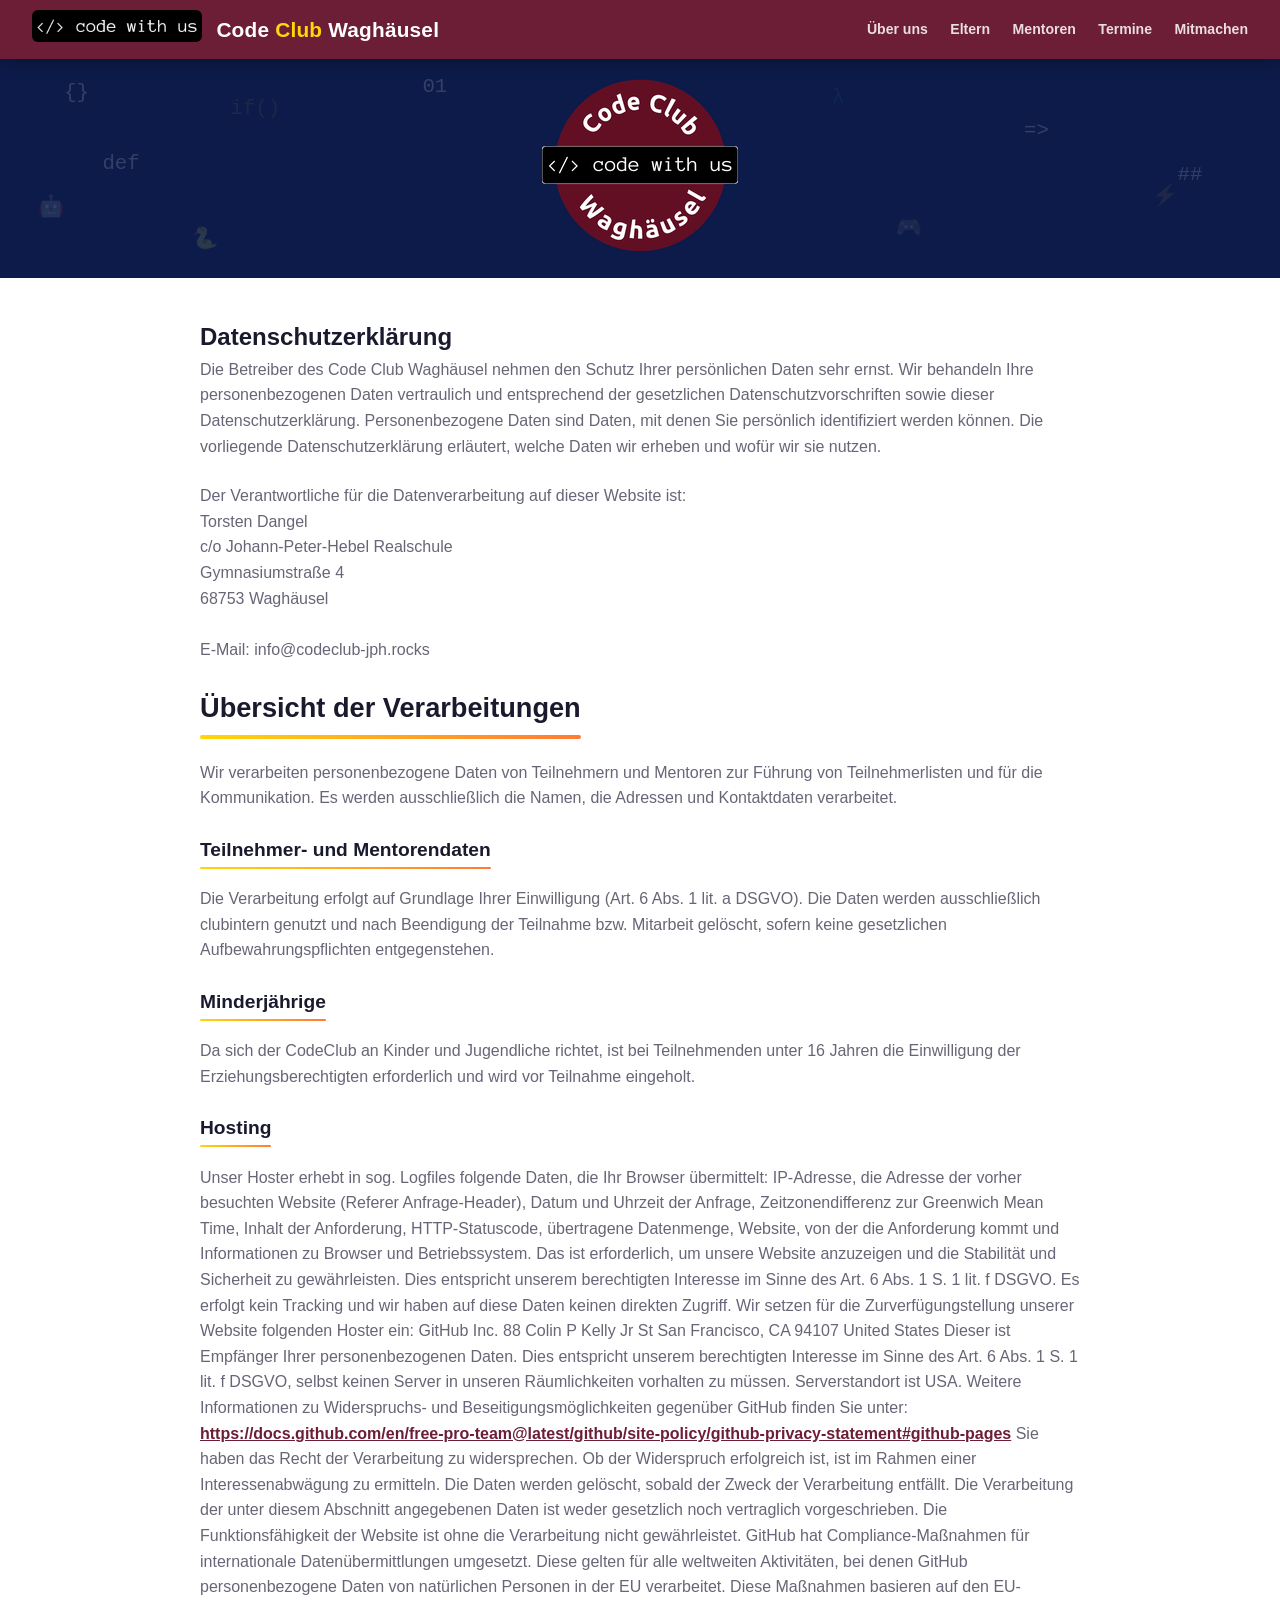
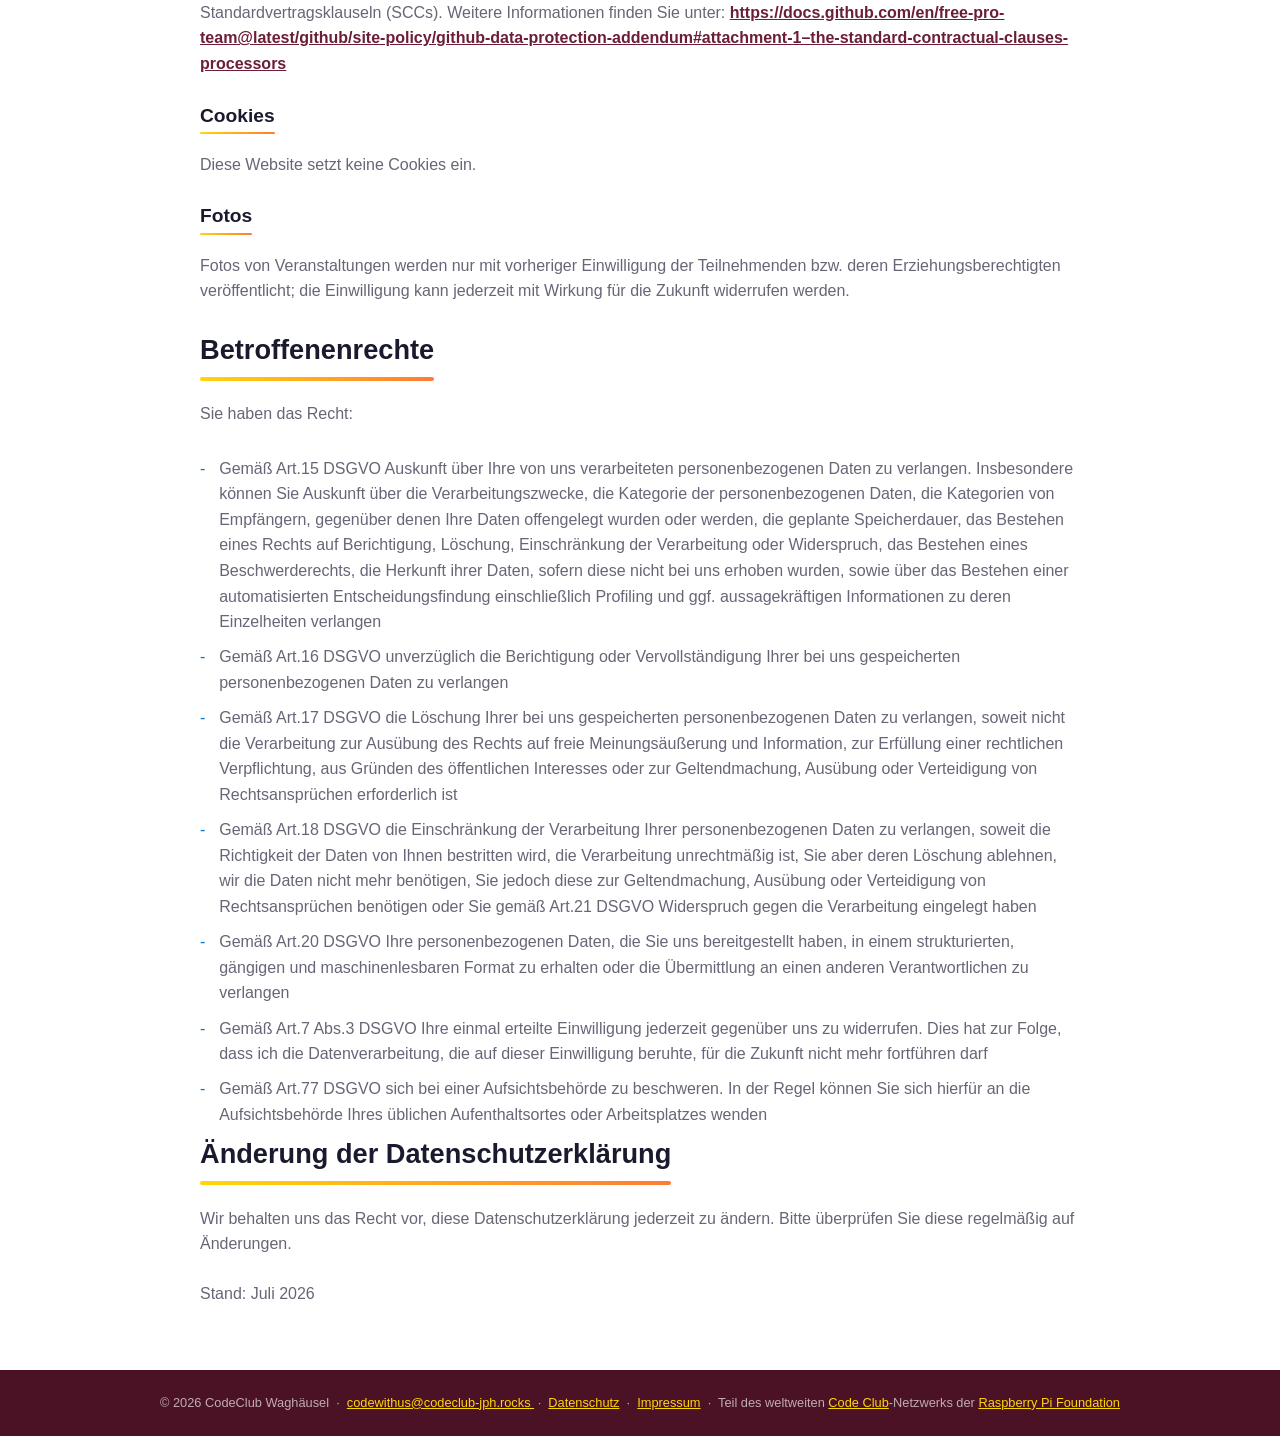
==== datenschutz.html @ 87895b66 "Datenschutzerklärung / Impressum /Korrektur CSS Style" ====
<!doctype html>
<html lang="de">
    <head>
        <meta charset="UTF-8" />
        <meta name="viewport" content="width=device-width, initial-scale=1.0" />
        <title>Datenschutzerklärung</title>
        <link rel="stylesheet" href="style.css" />
    </head>
    <script src="scripts/components.js"></script>

    <body>
        <!-- NAV -->
        <site-nav></site-nav>

        <!--PAGE_TITLE-->
        <page-title></page-title>

        <!--DATENSCHUTZ-->
        <section class="sec bg_white" id="datenschutz">
            <div class="sec-in">
                <h1 class="stitle">Datenschutzerklärung</h1>
                <p class="default-paragraph">
                    Die Betreiber des Code Club Waghäusel nehmen den Schutz Ihrer persönlichen Daten sehr ernst. Wir
                    behandeln Ihre personenbezogenen Daten vertraulich und entsprechend der gesetzlichen
                    Datenschutzvorschriften sowie dieser Datenschutzerklärung. Personenbezogene Daten sind Daten, mit
                    denen Sie persönlich identifiziert werden können. Die vorliegende Datenschutzerklärung erläutert,
                    welche Daten wir erheben und wofür wir sie nutzen.
                </p>
                <p class="default-paragraph">
                    Der Verantwortliche für die Datenverarbeitung auf dieser Website ist:<br />
                    Torsten Dangel<br />
                    c/o Johann-Peter-Hebel Realschule<br />
                    Gymnasiumstraße 4<br />
                    68753 Waghäusel<br /><br />
                    E-Mail: info@codeclub-jph.rocks
                </p>
                <h2 class="stitle">Übersicht der Verarbeitungen</h2>
                <p class="default-paragraph">
                    Wir verarbeiten personenbezogene Daten von Teilnehmern und Mentoren zur Führung von Teilnehmerlisten
                    und für die Kommunikation. Es werden ausschließlich die Namen, die Adressen und Kontaktdaten
                    verarbeitet.
                </p>

                <h3 class="stitle">Teilnehmer- und Mentorendaten</h3>
                <p class="default-paragraph">
                    Die Verarbeitung erfolgt auf Grundlage Ihrer Einwilligung (Art. 6 Abs. 1 lit. a DSGVO). Die Daten
                    werden ausschließlich clubintern genutzt und nach Beendigung der Teilnahme bzw. Mitarbeit gelöscht,
                    sofern keine gesetzlichen Aufbewahrungspflichten entgegenstehen.
                </p>

                <h3 class="stitle">Minderjährige</h3>
                <p class="default-paragraph">
                    Da sich der CodeClub an Kinder und Jugendliche richtet, ist bei Teilnehmenden unter 16 Jahren die
                    Einwilligung der Erziehungsberechtigten erforderlich und wird vor Teilnahme eingeholt.
                </p>

                <h3 class="stitle">Hosting</h3>
                <p class="default-paragraph">
                    Unser Hoster erhebt in sog. Logfiles folgende Daten, die Ihr Browser übermittelt: IP-Adresse, die
                    Adresse der vorher besuchten Website (Referer Anfrage-Header), Datum und Uhrzeit der Anfrage,
                    Zeitzonendifferenz zur Greenwich Mean Time, Inhalt der Anforderung, HTTP-Statuscode, übertragene
                    Datenmenge, Website, von der die Anforderung kommt und Informationen zu Browser und Betriebssystem.
                    Das ist erforderlich, um unsere Website anzuzeigen und die Stabilität und Sicherheit zu
                    gewährleisten. Dies entspricht unserem berechtigten Interesse im Sinne des Art. 6 Abs. 1 S. 1 lit. f
                    DSGVO. Es erfolgt kein Tracking und wir haben auf diese Daten keinen direkten Zugriff. Wir setzen
                    für die Zurverfügungstellung unserer Website folgenden Hoster ein: GitHub Inc. 88 Colin P Kelly Jr
                    St San Francisco, CA 94107 United States Dieser ist Empfänger Ihrer personenbezogenen Daten. Dies
                    entspricht unserem berechtigten Interesse im Sinne des Art. 6 Abs. 1 S. 1 lit. f DSGVO, selbst
                    keinen Server in unseren Räumlichkeiten vorhalten zu müssen. Serverstandort ist USA. Weitere
                    Informationen zu Widerspruchs- und Beseitigungsmöglichkeiten gegenüber GitHub finden Sie unter:
                    <a
                        href=" https://docs.github.com/en/free-pro-team@latest/github/site-policy/github-privacy-statement#github-pages"
                        >https://docs.github.com/en/free-pro-team@latest/github/site-policy/github-privacy-statement#github-pages</a
                    >

                    Sie haben das Recht der Verarbeitung zu widersprechen. Ob der Widerspruch erfolgreich ist, ist im
                    Rahmen einer Interessenabwägung zu ermitteln. Die Daten werden gelöscht, sobald der Zweck der
                    Verarbeitung entfällt. Die Verarbeitung der unter diesem Abschnitt angegebenen Daten ist weder
                    gesetzlich noch vertraglich vorgeschrieben. Die Funktionsfähigkeit der Website ist ohne die
                    Verarbeitung nicht gewährleistet. GitHub hat Compliance-Maßnahmen für internationale
                    Datenübermittlungen umgesetzt. Diese gelten für alle weltweiten Aktivitäten, bei denen GitHub
                    personenbezogene Daten von natürlichen Personen in der EU verarbeitet. Diese Maßnahmen basieren auf
                    den EU-Standardvertragsklauseln (SCCs). Weitere Informationen finden Sie unter:
                    <a
                        href="https://docs.github.com/en/free-pro-team@latest/github/site-policy/github-data-protection-addendum#attachment-1–the-standard-contractual-clauses-processors"
                        >https://docs.github.com/en/free-pro-team@latest/github/site-policy/github-data-protection-addendum#attachment-1–the-standard-contractual-clauses-processors</a
                    >
                </p>

                <h3 class="stitle">Cookies</h3>
                <p class="default-paragraph">Diese Website setzt keine Cookies ein.</p>

                <h3 class="stitle">Fotos</h3>
                <p class="default-paragraph">
                    Fotos von Veranstaltungen werden nur mit vorheriger Einwilligung der Teilnehmenden bzw. deren
                    Erziehungsberechtigten veröffentlicht; die Einwilligung kann jederzeit mit Wirkung für die Zukunft
                    widerrufen werden.
                </p>

                <h2 class="stitle">Betroffenenrechte</h2>
                <p class="default-paragraph">Sie haben das Recht:</p>

                <ul>
                    <li>
                        Gemäß Art.15 DSGVO Auskunft über Ihre von uns verarbeiteten personenbezogenen Daten zu
                        verlangen. Insbesondere können Sie Auskunft über die Verarbeitungszwecke, die Kategorie der
                        personenbezogenen Daten, die Kategorien von Empfängern, gegenüber denen Ihre Daten offengelegt
                        wurden oder werden, die geplante Speicherdauer, das Bestehen eines Rechts auf Berichtigung,
                        Löschung, Einschränkung der Verarbeitung oder Widerspruch, das Bestehen eines Beschwerderechts,
                        die Herkunft ihrer Daten, sofern diese nicht bei uns erhoben wurden, sowie über das Bestehen
                        einer automatisierten Entscheidungsfindung einschließlich Profiling und ggf. aussagekräftigen
                        Informationen zu deren Einzelheiten verlangen
                    </li>
                    <li>
                        Gemäß Art.16 DSGVO unverzüglich die Berichtigung oder Vervollständigung Ihrer bei uns
                        gespeicherten personenbezogenen Daten zu verlangen
                    </li>
                    <li>
                        Gemäß Art.17 DSGVO die Löschung Ihrer bei uns gespeicherten personenbezogenen Daten zu
                        verlangen, soweit nicht die Verarbeitung zur Ausübung des Rechts auf freie Meinungsäußerung und
                        Information, zur Erfüllung einer rechtlichen Verpflichtung, aus Gründen des öffentlichen
                        Interesses oder zur Geltendmachung, Ausübung oder Verteidigung von Rechtsansprüchen erforderlich
                        ist
                    </li>
                    <li>
                        Gemäß Art.18 DSGVO die Einschränkung der Verarbeitung Ihrer personenbezogenen Daten zu
                        verlangen, soweit die Richtigkeit der Daten von Ihnen bestritten wird, die Verarbeitung
                        unrechtmäßig ist, Sie aber deren Löschung ablehnen, wir die Daten nicht mehr benötigen, Sie
                        jedoch diese zur Geltendmachung, Ausübung oder Verteidigung von Rechtsansprüchen benötigen oder
                        Sie gemäß Art.21 DSGVO Widerspruch gegen die Verarbeitung eingelegt haben
                    </li>
                    <li>
                        Gemäß Art.20 DSGVO Ihre personenbezogenen Daten, die Sie uns bereitgestellt haben, in einem
                        strukturierten, gängigen und maschinenlesbaren Format zu erhalten oder die Übermittlung an einen
                        anderen Verantwortlichen zu verlangen
                    </li>
                    <li>
                        Gemäß Art.7 Abs.3 DSGVO Ihre einmal erteilte Einwilligung jederzeit gegenüber uns zu widerrufen.
                        Dies hat zur Folge, dass ich die Datenverarbeitung, die auf dieser Einwilligung beruhte, für die
                        Zukunft nicht mehr fortführen darf
                    </li>
                    <li>
                        Gemäß Art.77 DSGVO sich bei einer Aufsichtsbehörde zu beschweren. In der Regel können Sie sich
                        hierfür an die Aufsichtsbehörde Ihres üblichen Aufenthaltsortes oder Arbeitsplatzes wenden
                    </li>
                </ul>
                <h2 class="stitle">Änderung der Datenschutzerklärung</h2>
                <p class="default-paragraph">
                    Wir behalten uns das Recht vor, diese Datenschutzerklärung jederzeit zu ändern. Bitte überprüfen Sie
                    diese regelmäßig auf Änderungen.
                </p>
                <p class="default-paragraph">Stand: Juli 2026</p>
            </div>
        </section>

        <!-- FOOTER -->
        <site-footer></site-footer>
    </body>
</html>
---- style.css ----
*,
    *::before,
    *::after {
        box-sizing: border-box;
        margin: 0;
        padding: 0;
    }

    :root {
        --maroon: #6B1E35;
        --maroon-dk: #4a1224;
        --yellow: #FFD60A;
        --cyan: #00C9B7;
        --orange: #FF7B35;
        --purple: #7B2FBE;
        --blue: #3A86FF;
        --green: #2DC653;
        --bg: #F5F6FF;
        --text: #1a1a2e;
        --muted: #667;
        --white: #fff;
        --darkblue: #0d1b4a;
    }

    body {
        font-family: 'Segoe UI', Arial, sans-serif;
        font-size: 100%;
        color: var(--text);
        background: var(--bg);
        line-height: 1.6;
    }

    a {
        color: var(--maroon);
    }

    nav {
        background: var(--maroon);
        padding: .6rem 2rem;
        display: flex;
        align-items: center;
        justify-content: space-between;
        position: sticky;
        top: 0;
        z-index: 100;
        box-shadow: 0 3px 16px rgba(0, 0, 0, .3);
    }

    .nav-l {
        display: flex;
        align-items: center;
        gap: .9rem;
    }

    .nav-logo {
        height: 32px;
        flex-shrink: 0;
        border-radius: 6px;
    }

    .nav-title {
        color: white;
        font-size: 1.3rem;
        font-weight: 900;
        letter-spacing: .01em;
    }

    .nav-title em {
        color: var(--yellow);
        font-style: normal;
    }

    .nav-links {
        display: flex;
        gap: 1.4rem;
    }

    .nav-links a {
        color: rgba(255, 255, 255, .85);
        font-size: .88rem;
        font-weight: 700;
        text-decoration: none;
        transition: color .2s;
    }

    .nav-links a:hover {
        color: var(--yellow);
    }

    /* ── HERO ── */
    .hero {
        background: #0d1b4a;
        padding: 4rem 2rem 5.5rem;
        position: relative;
        overflow: hidden;
        text-align: center;
    }

    .hero-small {
        background: #0d1b4a;
        padding: 0.5rem 0rem 0.5rem;
        position: relative;
        overflow: hidden;
        text-align: center;
    }


    .floats {
        position: absolute;
        inset: 0;
        pointer-events: none;
        overflow: hidden;
    }

    .f {
        position: absolute;
        color: rgba(255, 255, 255, .16);
        font-family: monospace;
        font-size: 1.3rem;
        animation: bob 5s ease-in-out infinite;
    }

    .f:nth-child(1) {
        top: 8%;
        left: 5%
    }

    .f:nth-child(2) {
        top: 15%;
        left: 18%;
        color: rgba(255, 214, 10, .07);
        animation-delay: 1s
    }

    .f:nth-child(3) {
        top: 5%;
        left: 33%;
        animation-delay: 2s
    }

    .f:nth-child(4) {
        top: 20%;
        left: 50%;
        animation-delay: .5s
    }

    .f:nth-child(5) {
        top: 10%;
        left: 65%;
        color: rgba(0, 201, 183, .07);
        animation-delay: 1.5s
    }

    .f:nth-child(6) {
        top: 25%;
        left: 80%;
        animation-delay: 3s
    }

    .f:nth-child(7) {
        top: 60%;
        left: 3%;
        animation-delay: 2.5s
    }

    .f:nth-child(8) {
        top: 55%;
        left: 90%;
        animation-delay: 1s;
        color: rgba(255, 123, 53, .07)
    }

    .f:nth-child(9) {
        top: 75%;
        left: 15%;
        animation-delay: .8s
    }

    .f:nth-child(10) {
        top: 70%;
        left: 70%;
        animation-delay: 2s
    }

    .f:nth-child(11) {
        top: 40%;
        left: 8%;
        animation-delay: 1.8s
    }

    .f:nth-child(12) {
        top: 45%;
        left: 92%;
        animation-delay: .3s
    }

    @keyframes bob {

        0%,
        100% {
            transform: translateY(0)
        }

        50% {
            transform: translateY(-10px)
        }
    }

    .hero-inner {
        position: relative;
        z-index: 2;
        max-width: 900px;
        margin: 0 auto;
    }

    .hero-logo {
        width: 196px;
        height: 196px;
        margin: 0 auto;
    }

    .hero h1 {
        font-size: 1.4rem;
        font-weight: 700;
        color: white;
        line-height: 1.25;
        margin-top: 6px;
    }

    .hero h1 mark {
        color: var(--yellow);
        background: none;
    }

    .hero-btns {
        display: flex;
        gap: .9rem;
        justify-content: center;
        flex-wrap: wrap;
        margin-top: 25px;
    }

    .btn-y {
        background: var(--yellow);
        color: var(--maroon-dk);
        font-weight: 900;
        padding: .8rem 2rem;
        border-radius: 50px;
        font-size: 1rem;
        text-decoration: none;
        box-shadow: 0 4px 18px rgba(255, 214, 10, .4);
        transition: transform .15s, box-shadow .15s;
    }

    .btn-y:hover {
        transform: translateY(-2px);
        box-shadow: 0 6px 26px rgba(255, 214, 10, .55);
    }

    .btn-ghost {
        background: rgba(255, 255, 255, .1);
        color: white;
        font-weight: 700;
        padding: .8rem 2rem;
        border-radius: 50px;
        font-size: 1rem;
        text-decoration: none;
        border: 2px solid rgba(255, 255, 255, .35);
        transition: background .2s;
    }

    .btn-ghost:hover {
        background: rgba(255, 255, 255, .2);
    }

    /* ── STATS ── */
    .stats {
        background: white;
        display: flex;
        justify-content: center;
        gap: 2.5rem;
        flex-wrap: wrap;
        padding: 1.1rem 2rem;
        box-shadow: 0 2px 12px rgba(0, 0, 0, .06);
        border-bottom: 3px solid var(--bg);
    }

    .stat {
        text-align: center;
    }

    .stat-n {
        font-size: 1.6rem;
        font-weight: 900;
        color: var(--maroon);
        display: block;
    }

    .stat-l {
        font-size: .75rem;
        color: var(--muted);
        font-weight: 700;
        text-transform: uppercase;
        letter-spacing: .06em;
    }

    /* ── SECTIONS ── */
    .sec {
        padding: 2.5rem 2rem;
    }

    .sec-in {
        max-width: 880px;
        margin: 0 auto;
    }

    .sec-in p mark {
        color: var(--maroon);
        background: none;
        font-weight: 600;
    }


    h2.stitle {
        font-size: 1.7rem;
        font-weight: 900;
        display: inline-block;
        margin-bottom: 1.3rem;
        position: relative;
    }

    h2.stitle::after {
        content: '';
        display: block;
        height: 4px;
        border-radius: 2px;
        margin-top: 5px;
        background: linear-gradient(90deg, var(--yellow), var(--orange));
    }

    h3.stitle {
        font-size: 1.2rem;
        font-weight: 600;
        display: inline-block;
        margin-bottom: 1.1rem;
        position: relative;
    }

    h3.stitle::after {
        content: '';
        display: block;
        height: 2px;
        border-radius: 1px;
        margin-top: 1px;
        background: linear-gradient(90deg, var(--yellow), var(--orange));
    }


    /* ── MENTOR BANNER ── */
    .mentor-banner {
        background: linear-gradient(90deg, var(--purple), var(--blue));
        color: white;
        padding: .85rem 2rem;
        display: flex;
        align-items: center;
        justify-content: center;
        gap: 1.2rem;
        flex-wrap: wrap;
        text-align: center;
        font-size: .95rem;
        font-weight: 600;
    }

    .mentor-btn {
        background: white;
        color: var(--purple);
        font-weight: 800;
        font-size: .88rem;
        padding: .45rem 1.2rem;
        border-radius: 50px;
        text-decoration: none;
        white-space: nowrap;
        transition: background .2s, transform .15s;
        box-shadow: 0 2px 8px rgba(0, 0, 0, .2);
    }

    .mentor-btn:hover {
        background: var(--yellow);
        color: var(--maroon-dk);
        transform: translateY(-1px);
        text-decoration: none;
    }

    /* ── TEXT ── */
    .default-paragraph {
        color: var(--muted);
        margin-bottom: 1.5rem;
        max-width: 880px;
    }

    .default-paragraph a {
        color: var(--maroon);
        font-weight: 700;
    }

    .a-grid {
        display: grid;
        /*grid-template-columns: 1fr 1fr 1fr;*/
        grid-template-columns: repeat(auto-fit, minmax(200px, 1fr));
        gap: 1.1rem;
    }

    .a-card {
        border-radius: 14px;
        padding: 1.3rem 1.3rem 1.2rem;
        border-left: 5px solid transparent;
    }

    .a-card:nth-child(1) {
        background: #fff5f7;
        border-color: var(--maroon)
    }

    .a-card:nth-child(2) {
        background: #fffbea;
        border-color: var(--yellow)
    }

    .a-card:nth-child(3) {
        background: #e8fff9;
        border-color: var(--cyan)
    }

    .a-icon {
        font-size: 1.7rem;
        margin-bottom: .5rem;
    }

    .a-card h3 {
        font-size: .96rem;
        font-weight: 800;
        margin-bottom: .5rem;
    }

    .a-card ul {
        list-style: none;
        padding: 0;
        margin: 0;
    }

    .a-card ul li {
        font-size: .96rem;
        color: var(--muted);
        padding: .2rem 0;
        display: flex;
        gap: .5rem;
    }

    .a-card ul li::before {
        content: "→";
        color: var(--maroon);
        font-weight: 700;
        flex-shrink: 0;
    }

    /* ── TOPICS ── */
    .t-sub {
        color: var(--muted);
        margin-bottom: 1.3rem;
    }

    .t-grid {
        display: grid;
        grid-template-columns: repeat(auto-fit, minmax(155px, 1fr));
        gap: 1rem;
    }

    .t-card {
        border-radius: 18px;
        padding: 1.6rem 1rem 1.2rem;
        text-align: center;
        color: white;
        position: relative;
        overflow: hidden;
        transition: transform .2s, box-shadow .2s;
        cursor: default;
    }

    .t-card::before {
        content: '';
        position: absolute;
        width: 90px;
        height: 90px;
        border-radius: 50%;
        background: rgba(255, 255, 255, .1);
        top: -20px;
        right: -20px;
    }

    .t-card:hover {
        transform: translateY(-5px);
        box-shadow: 0 10px 28px rgba(0, 0, 0, .22);
    }

    .tc1 {
        background: linear-gradient(135deg, #00C9B7, #007060)
    }

    .tc2 {
        background: linear-gradient(135deg, #FF9800, #e53935)
    }

    .tc3 {
        background: linear-gradient(135deg, #3A86FF, #0043c8)
    }

    .tc4 {
        background: linear-gradient(135deg, #2DC653, #1a7a35)
    }

    .tc5 {
        background: linear-gradient(135deg, #9C27B0, #5c0080)
    }

    .t-icon {
        height: 64px;
        margin: 0 auto 10px;
        display: block;
    }

    .t-card h3 {
        font-size: 1rem;
        font-weight: 800;
        margin-bottom: .25rem;
    }

    .t-card p {
        font-size: .78rem;
        opacity: .88;
    }

    .t-badge {
        display: inline-block;
        background: rgba(255, 255, 255, .25);
        border-radius: 20px;
        padding: .15rem .6rem;
        font-size: .7rem;
        font-weight: 700;
        margin-top: .5rem;
    }

    /* ── CALENDAR ── */
    .cal-box {
        margin-top: 1.4rem;
        border: 2px solid #ebebeb;
        border-radius: 16px;
        overflow: hidden;
    }

    .cal-head {
        background: linear-gradient(90deg, var(--maroon), var(--purple));
        color: white;
        padding: .8rem 1.2rem;
        display: flex;
        align-items: center;
        gap: .6rem;
        font-weight: 800;
        font-size: .95rem;
    }

    .cal-dates {
        display: flex;
        flex-wrap: wrap;
        gap: .7rem;
        padding: 1.1rem 1.2rem;
        background: white;
    }

    .cal-date {
        background: var(--bg);
        border-radius: 10px;
        padding: .55rem .9rem;
        text-align: center;
        min-width: 80px;
        border: 1.5px solid #e0e0e0;
    }

    .cal-date.next {
        border-color: var(--maroon);
        background: #fff5f7;
    }

    .cal-date .cd-day {
        font-size: .72rem;
        color: var(--muted);
        font-weight: 700;
        text-transform: uppercase;
    }

    .cal-date .cd-num {
        font-size: 1.3rem;
        font-weight: 900;
        color: var(--text);
        line-height: 1.1;
    }

    .cal-date.next .cd-num {
        color: var(--maroon);
    }

    .cal-date .cd-mon {
        font-size: .75rem;
        color: var(--muted);
        font-weight: 600;
    }

    .cal-next-label {
        font-size: .68rem;
        color: var(--maroon);
        font-weight: 800;
        text-transform: uppercase;
        margin-top: .15rem;
    }

    .w-grid {
        display: grid;
        grid-template-columns: 1fr 1fr;
        gap: 1.4rem;
    }

    .w-card {
        border-radius: 16px;
        border: 2px solid #ebebeb;
        padding: 1.5rem;
        position: relative;
        overflow: hidden;
    }

    .w-card::before {
        content: '';
        position: absolute;
        top: 0;
        left: 0;
        right: 0;
        height: 5px;
    }

    .w-card:first-child::before {
        background: linear-gradient(90deg, var(--maroon), var(--purple));
    }

    .w-card:last-child::before {
        background: linear-gradient(90deg, var(--cyan), var(--blue));
    }

    .w-card h3 {
        font-size: 1rem;
        font-weight: 800;
        margin: .3rem 0 .9rem;
    }

    .w-row {
        display: flex;
        gap: .75rem;
        align-items: flex-start;
        margin-bottom: .65rem;
        font-size: .91rem;
    }

    .w-row .wi {
        font-size: 1.1rem;
        flex-shrink: 0;
    }

    /* ── CONTACT ── */
    .c-grid {
        display: grid;
        grid-template-columns: 1fr 1fr;
        gap: 2rem;
        align-items: start;
    }

    .c-lead {
        color: var(--muted);
        margin-bottom: 1rem;
        font-size: .97rem;
    }

    .email-btn {
        display: inline-flex;
        align-items: center;
        gap: .8rem;
        background: var(--maroon);
        color: white;
        border-radius: 12px;
        padding: 1rem 1.4rem;
        font-size: .95rem;
        font-weight: 700;
        text-decoration: none;
        transition: background .2s, transform .15s;
        box-shadow: 0 4px 16px rgba(107, 30, 53, .3);
    }

    .email-btn:hover {
        background: var(--maroon-dk);
        transform: translateY(-2px);
        text-decoration: none;
        color: white;
    }

    .xlinks {
        margin-top: 1rem;
        display: flex;
        flex-wrap: wrap;
        gap: .6rem;
    }

    .xl {
        border: 2px solid var(--maroon);
        color: var(--maroon);
        border-radius: 8px;
        padding: .38rem .85rem;
        font-size: .83rem;
        font-weight: 700;
        text-decoration: none;
        transition: all .2s;
    }

    .xl:hover {
        background: var(--maroon);
        color: white;
        text-decoration: none;
    }

    .c-visual {
        background: #0D1B4A;
        border-radius: 22px;
        padding: 2rem 1.5rem;
        text-align: center;
        color: white;
    }

    .c-logo {
        width: 136px;
        height: 136px;
        margin: 0 auto 1rem;
        /*filter: drop-shadow(0 4px 12px rgba(0, 0, 0, .5));*/
    }

    .c-visual p {
        font-size: .9rem;
        opacity: .85;
        margin: .6rem 0 .8rem;
    }

    .cv-tags {
        display: flex;
        flex-wrap: wrap;
        gap: .4rem;
        justify-content: center;
    }

    .cv-tag {
        background: rgba(255, 255, 255, .15);
        color: white;
        border-radius: 20px;
        padding: .25rem .8rem;
        font-size: .8rem;
        font-weight: 700;
    }

    .cv-tag.yt {
        background: var(--yellow);
        color: var(--maroon-dk);
    }

    /* ── FOOTER ── */
    footer {
        background: var(--maroon-dk);
        color: rgba(255, 255, 255, .65);
        text-align: center;
        padding: 1.4rem 2rem;
        font-size: .8rem;
    }

    footer a {
        color: var(--yellow);
    }

    footer a:hover {
        color: white;
    }

    @media(max-width:640px) {
        .nav-links {
            display: none
        }

        .a-grid,
        .w-grid,
        .c-grid {
            grid-template-columns: 1fr
        }

        .stats {
            gap: 1.4rem
        }
    }

    .countdown-banner {
        background: linear-gradient(90deg, var(--blue), var(--purple));
        color: white;
        padding: .85rem 2rem;
        display: flex;
        align-items: center;
        justify-content: center;
        gap: 1.5rem;
        flex-wrap: wrap;
        font-size: .95rem;
        font-weight: 600;
    }

    .countdown-timer {
        display: flex;
        align-items: center;
        gap: .4rem;
    }

    .countdown-unit {
        background: rgba(255, 255, 255, .1);
        border-radius: 8px;
        padding: .3rem .7rem;
        text-align: center;
        min-width: 52px;
    }

    .countdown-unit span {
        display: block;
        font-size: 1.1rem;
        font-weight: 900;
        color: var(--yellow);
        line-height: 1.1;
    }

    .countdown-unit small {
        font-size: .65rem;
        opacity: .75;
        text-transform: uppercase;
        letter-spacing: .05em;
    }

    .countdown-sep {
        font-size: 1.1rem;
        font-weight: 900;
        color: var(--yellow);
        margin-bottom: .8rem;
    }

    /*PAGE TITLE*/
    .page-title {
        background: #0d1b4a;
        padding: 1rem 2rem 1rem;
        display: flex;
        text-align: left;
        align-items: center;
        gap: .9rem;
    }

    /*TEXT  BACKGROUND*/
    .bg_white {
        background: white;
    }

    .bg_light_grey {
        background: var(--bg);
    }

    /*LISTS*/
ul {
    list-style: none;
    padding-left: 0;
}

ul li {
    color: var(--muted);
    padding: 0.3rem 0 0.3rem 1.2rem;
    position: relative;
}

ul li::before {
    content: "-";
    position: absolute;
    left: 0;
    color: #0077cc;
}
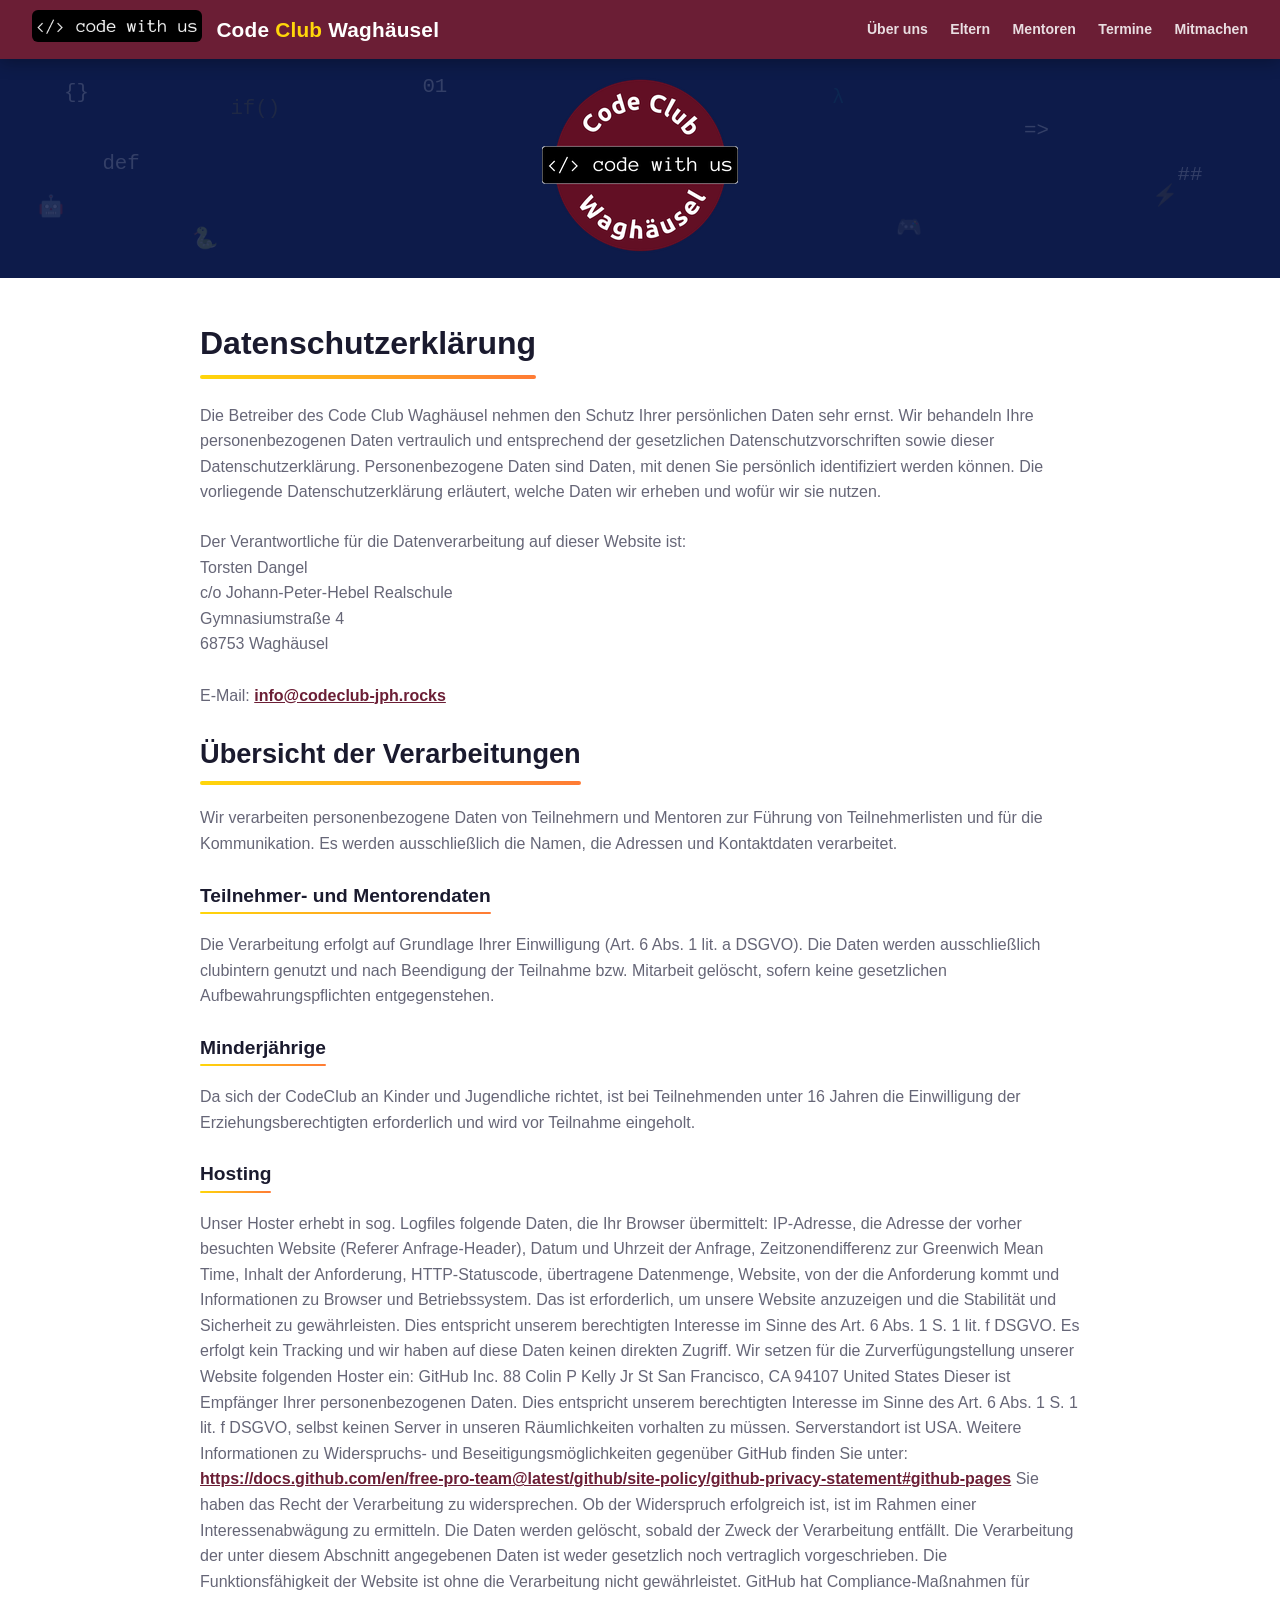
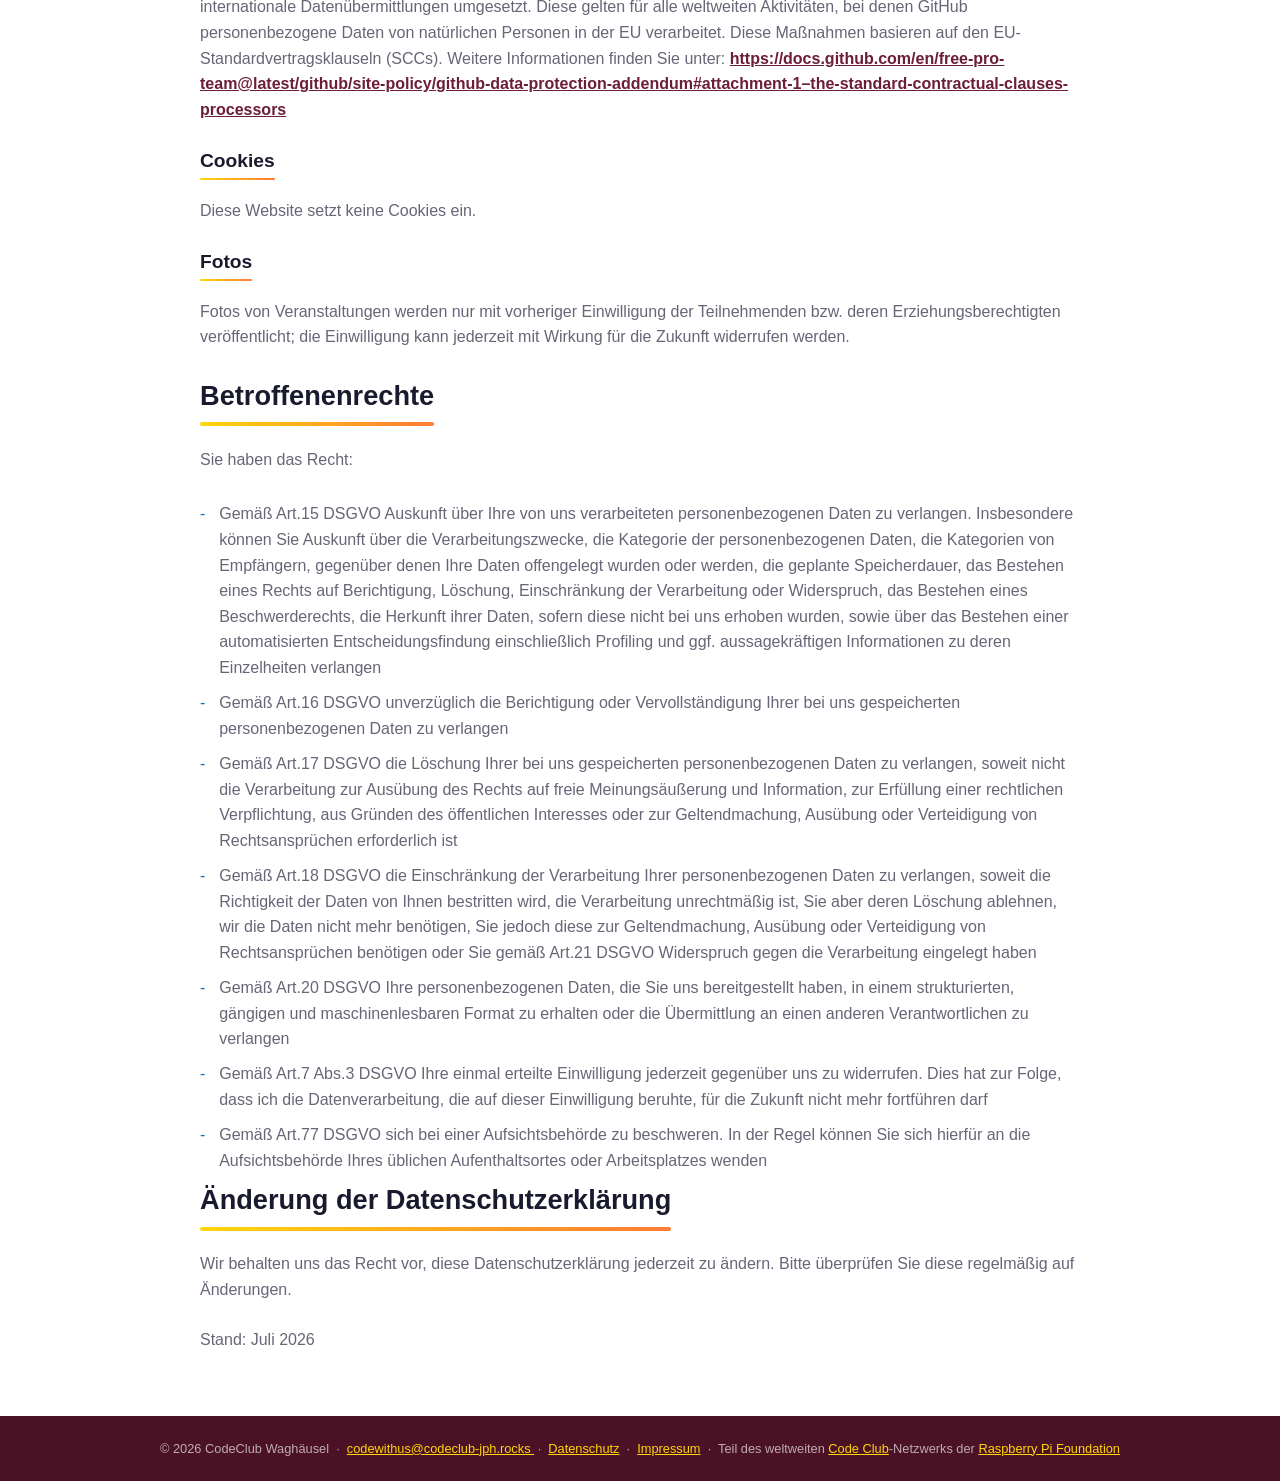
==== commit df758ba1: "Email Link in Datenschutzerklärung und Impressum / Überschrift formatiert" ====
--- a/datenschutz.html
+++ b/datenschutz.html
@@ -32,7 +32,7 @@
                     c/o Johann-Peter-Hebel Realschule<br />
                     Gymnasiumstraße 4<br />
                     68753 Waghäusel<br /><br />
-                    E-Mail: info@codeclub-jph.rocks
+                    E-Mail: <a href="mailto:info@codeclub-jph.rocks">info@codeclub-jph.rocks</a>
                 </p>
                 <h2 class="stitle">Übersicht der Verarbeitungen</h2>
                 <p class="default-paragraph">
--- a/style.css
+++ b/style.css
@@ -320,6 +320,23 @@
         font-weight: 600;
     }
 
+    h1.stitle {
+        font-size: 2rem;
+        font-weight: 900;
+        display: inline-block;
+        margin-bottom: 1.5rem;
+        position: relative;
+    }
+
+    h1.stitle::after {
+        content: '';
+        display: block;
+        height: 4px;
+        border-radius: 2px;
+        margin-top: 5px;
+        background: linear-gradient(90deg, var(--yellow), var(--orange));
+    }
+
 
     h2.stitle {
         font-size: 1.7rem;
